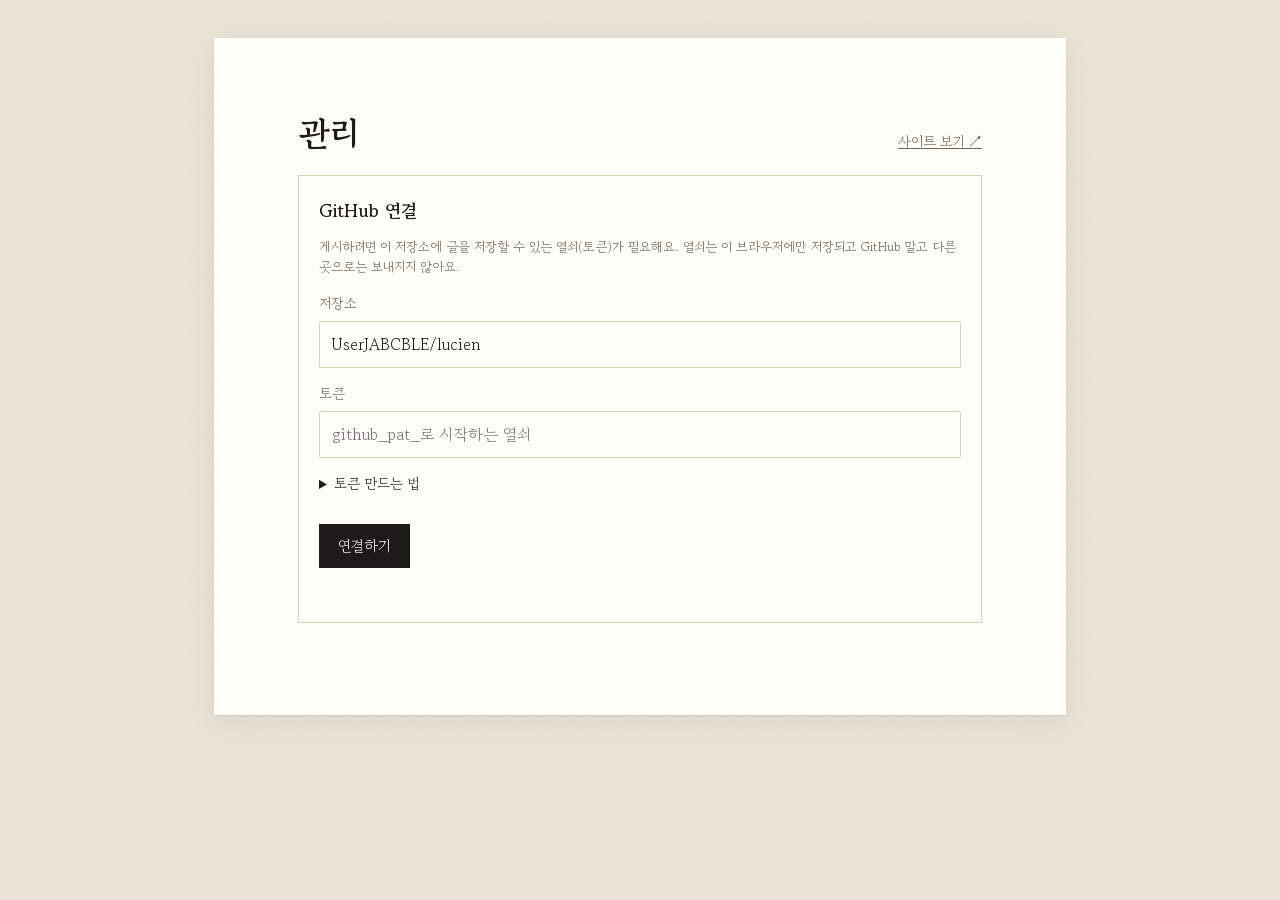
==== admin/index.html @ 5a7c79e5 "Add files via upload" ====
<!DOCTYPE html>
<html lang="ko">
<head>
<meta charset="utf-8">
<meta name="viewport" content="width=device-width, initial-scale=1">
<meta name="robots" content="noindex, nofollow, noarchive">
<title>관리 · LUCIEN</title>
<link rel="preconnect" href="https://fonts.googleapis.com">
<link rel="preconnect" href="https://fonts.gstatic.com" crossorigin>
<link href="https://fonts.googleapis.com/css2?family=Gowun+Batang:wght@400;700&display=swap" rel="stylesheet">
<link rel="stylesheet" href="../assets/style.css">
<style>
.adm{max-width:900px}
.top{display:flex;align-items:baseline;justify-content:space-between;gap:12px;flex-wrap:wrap;margin-bottom:22px}
.top h1{font-size:clamp(26px,5vw,34px);margin:0;line-height:1.1}
.top a{font-size:14px;color:var(--soft)}
.tabs{display:flex;gap:4px;border-bottom:1px solid var(--ink);margin-bottom:26px;overflow-x:auto}
.tabs button{flex:none;background:none;border:0;border-bottom:2px solid transparent;padding:12px 14px;min-height:44px;cursor:pointer;font-size:15px;color:var(--soft);margin-bottom:-1px}
.tabs button[aria-selected=true]{color:var(--ink);border-bottom-color:var(--gold);font-weight:700}
.card{border:1px solid var(--line);padding:20px;margin-bottom:20px;background:#fffef9}
.card h2{font-size:18px;margin:0 0 12px}
label{display:block;font-size:14px;color:var(--soft);margin:14px 0 6px}
input[type=text],input[type=password],input[type=url],select{width:100%;font:inherit;font-size:16px;padding:10px 12px;min-height:44px;border:1px solid var(--line);background:var(--paper);color:var(--ink);border-radius:2px}
input:focus,select:focus,.paste:focus{outline:2px solid var(--gold);outline-offset:0;border-color:var(--gold)}
.row{display:grid;grid-template-columns:110px minmax(0,1fr) minmax(0,1fr);gap:0 12px}
.row2{display:grid;grid-template-columns:minmax(0,1fr) minmax(0,1fr);gap:0 12px}
@media(max-width:600px){.row,.row2{grid-template-columns:minmax(0,1fr)}}
.help{font-size:13px;color:var(--soft);margin:6px 0 0;line-height:1.6}
.btn{display:inline-flex;align-items:center;justify-content:center;gap:6px;min-height:44px;padding:0 18px;border:1px solid var(--ink);background:none;cursor:pointer;font-size:15px}
.btn.pri{background:var(--ink);color:var(--paper)}
.btn.pri:hover{background:#000}
.btn:hover{background:rgba(154,132,89,.08)}
.btn.pri:hover{background:#000}
.btn.sm{min-height:36px;padding:0 12px;font-size:14px}
.btn.warn{border-color:#a33;color:#a33}
.btn:disabled{opacity:.45;cursor:default}
.acts{display:flex;gap:10px;flex-wrap:wrap;margin-top:20px}
.status{margin:14px 0 0;font-size:14px;min-height:1.4em}
.status.ok{color:#3d6b3a}.status.err{color:#a33}
.plist{list-style:none;margin:0;padding:0;border-top:1px solid var(--ink)}
.plist li{display:grid;grid-template-columns:3em minmax(0,1fr) auto;gap:10px;align-items:center;padding:14px 4px;border-bottom:1px solid var(--line)}
.plist .n{color:var(--gold);font-size:22px}
.plist .t{font-weight:700}.plist .t span{font-weight:400;color:var(--soft);font-size:14px;margin-left:6px}
.plist .m{font-size:13px;color:var(--soft)}
.plist .b{display:flex;gap:6px;flex-wrap:wrap;justify-content:flex-end}
@media(max-width:600px){.plist li{grid-template-columns:2.2em minmax(0,1fr)}.plist .b{grid-column:1/-1;justify-content:flex-start}}
.paste{min-height:140px;max-height:240px;overflow:auto;border:1px dashed var(--gold);padding:16px;background:var(--paper);font-size:15px;color:var(--soft);white-space:pre-wrap}
.paste.has{border-style:solid;color:var(--ink)}
.stats{display:flex;gap:14px;flex-wrap:wrap;font-size:13px;color:var(--soft);margin-top:8px}
.pv{margin-top:26px;border-top:1px solid var(--ink);padding-top:8px}
.pv>h2{font-size:15px;color:var(--soft);font-weight:400;margin:0 0 6px}
.pv .sheet{box-shadow:inset 0 0 0 1px var(--line);min-height:0}
.pv .post-head{margin:60px 0 50px}.pv .orn{margin-top:40px}
.empty{color:var(--soft);padding:24px 0;text-align:center}
details summary{cursor:pointer;color:var(--ink);font-size:14px;min-height:32px}
details ol{font-size:14px;line-height:1.8;padding-left:1.3em;margin:8px 0 0}
code{font-size:13px;background:#f3eee3;padding:1px 5px;border-radius:2px}
.serrow{display:grid;grid-template-columns:minmax(0,1fr) auto;gap:8px;margin-bottom:8px}
[hidden]{display:none!important}
</style>
</head>
<body>
<main class="wrap adm"><div class="sheet">
  <div class="top"><h1>관리</h1><a href="../" target="_blank" rel="noopener">사이트 보기 ↗</a></div>

  <!-- 연결 -->
  <section id="connect" class="card" hidden>
    <h2>GitHub 연결</h2>
    <p class="help">게시하려면 이 저장소에 글을 저장할 수 있는 열쇠(토큰)가 필요해요. 열쇠는 이 브라우저에만 저장되고 GitHub 말고 다른 곳으로는 보내지지 않아요.</p>
    <label for="cRepo">저장소</label>
    <input type="text" id="cRepo" value="UserJABCBLE/lucien" autocomplete="off" spellcheck="false">
    <label for="cToken">토큰</label>
    <input type="password" id="cToken" placeholder="github_pat_로 시작하는 열쇠" autocomplete="off" spellcheck="false">
    <details style="margin-top:14px"><summary>토큰 만드는 법</summary>
      <ol>
        <li>GitHub 오른쪽 위 프로필 사진 → <b>Settings</b> → 왼쪽 맨 아래 <b>Developer settings</b></li>
        <li><b>Personal access tokens</b> → <b>Fine-grained tokens</b> → <b>Generate new token</b></li>
        <li>Token name: <code>lucien-admin</code>, Expiration: 원하는 기간 (길게 해도 돼요)</li>
        <li>Repository access: <b>Only select repositories</b> → <code>lucien</code> 하나만 선택</li>
        <li>Permissions → Repository permissions → <b>Contents</b>를 <b>Read and write</b>로</li>
        <li>맨 아래 <b>Generate token</b> → 나온 열쇠를 복사해서 위 칸에 붙여넣기</li>
      </ol>
      <p class="help">열쇠는 다시 볼 수 없으니, 다른 기기에서도 쓰려면 안전한 곳(비밀번호 관리자 등)에 보관하세요. 남에게 보여 주지 마세요.</p>
    </details>
    <div class="acts"><button class="btn pri" id="cSave" type="button">연결하기</button></div>
    <p class="status" id="cStatus" role="status"></p>
  </section>

  <!-- 본 화면 -->
  <section id="app" hidden>
    <nav class="tabs" role="tablist">
      <button role="tab" data-tab="list" aria-selected="true">글 목록</button>
      <button role="tab" data-tab="edit" aria-selected="false" id="tabEdit">글쓰기</button>
      <button role="tab" data-tab="settings" aria-selected="false">사이트 설정</button>
    </nav>

    <div data-panel="list">
      <ul class="plist" id="plist"></ul>
      <div class="acts"><button class="btn pri" type="button" id="newBtn">＋ 새 글 쓰기</button><button class="btn" type="button" id="reload">새로고침</button></div>
      <p class="status" id="lStatus" role="status"></p>
    </div>

    <div data-panel="edit" hidden>
      <div class="row">
        <div><label for="fId">번호</label><input type="text" id="fId" placeholder="02" autocomplete="off"></div>
        <div><label for="fTitle">제목</label><input type="text" id="fTitle" placeholder="은닉" autocomplete="off"></div>
        <div><label for="fHanja">한자 (선택)</label><input type="text" id="fHanja" placeholder="隱匿" autocomplete="off"></div>
      </div>
      <div class="row2">
        <div><label for="fSeries">게시판</label><select id="fSeries"></select></div>
        <div><label for="fBgm">브금 유튜브 링크 (선택)</label><input type="url" id="fBgm" placeholder="https://www.youtube.com/watch?v=…" autocomplete="off" spellcheck="false"></div>
      </div>
      <p class="help" id="bgmInfo"></p>

      <label for="paste">본문</label>
      <div class="paste" id="paste" contenteditable="true" role="textbox" aria-multiline="true" spellcheck="false">구글 문서에서 본문 전체를 복사(Ctrl+A → Ctrl+C)해서 여기를 누르고 붙여넣으세요(Ctrl+V).</div>
      <div class="stats" id="stats"></div>
      <p class="help">기울임·굵게·가운데 정렬, 표로 만든 편지, <code>* * *</code> 구분선, 마지막 <code>-</code>, 맨 위 <code>[BGM]</code> 줄 처리는 지금 사이트와 똑같이 바뀌어요. 서식은 PC에서 붙여넣어야 제대로 따라와요. 또는 구글 문서에서 <b>파일 → 다운로드 → 웹페이지(.html)</b>로 받은 파일을 넣어도 돼요:
        <input type="file" id="file" accept=".html,.htm,.txt,.zip" style="font-size:14px;margin-top:6px;max-width:100%"></p>

      <div class="acts">
        <button class="btn pri" type="button" id="publish">게시하기</button>
        <button class="btn" type="button" id="cancel">취소</button>
      </div>
      <p class="status" id="eStatus" role="status"></p>

      <div class="pv" id="pv" hidden><h2>미리보기</h2><div class="sheet" id="pvSheet"></div></div>
    </div>

    <div data-panel="settings" hidden>
      <div class="card">
        <h2>사이트</h2>
        <label for="sTitle">사이트 제목</label><input type="text" id="sTitle">
        <label for="sSub">부제</label><input type="text" id="sSub">
      </div>
      <div class="card">
        <h2>게시판</h2>
        <div id="serList"></div>
        <button class="btn sm" type="button" id="serAdd">＋ 게시판 추가</button>
        <p class="help">글이 하나라도 들어 있는 게시판은 지울 수 없어요.</p>
      </div>
      <div class="card">
        <h2>조회수 (GoatCounter)</h2>
        <label for="sGc">GoatCounter 코드</label><input type="text" id="sGc" placeholder="예: lucien-log" autocomplete="off" spellcheck="false">
        <p class="help">goatcounter.com에 가입할 때 정한 코드만 넣으세요. 비워 두면 조회수를 세지 않아요. 통계는 <code>https://코드.goatcounter.com</code>에서 봐요.</p>
      </div>
      <div class="acts"><button class="btn pri" type="button" id="sSave">설정 저장</button></div>
      <p class="status" id="sStatus" role="status"></p>
      <div class="card" style="margin-top:34px">
        <h2>연결</h2>
        <p class="help" id="connInfo"></p>
        <div class="acts"><button class="btn warn sm" type="button" id="logout">이 브라우저에서 열쇠 지우기</button></div>
      </div>
    </div>
  </section>
</div></main>

<script src="../assets/codec.js"></script>
<script src="../assets/convert.js"></script>
<script>
{
const $ = s => document.querySelector(s);
const esc = s => String(s ?? '').replace(/[&<>"']/g, c => ({'&':'&amp;','<':'&lt;','>':'&gt;','"':'&quot;',"'":'&#39;'}[c]));
const fmt = n => Number(n || 0).toLocaleString('ko-KR');
const KEY = 'lucien-admin';
let conf = {};
try { conf = JSON.parse(localStorage.getItem(KEY) || '{}'); } catch (e) { conf = {}; }
const saveConf = () => { try { localStorage.setItem(KEY, JSON.stringify(conf)); } catch (e) {} };

function status(el, text, kind) { el.textContent = text; el.className = 'status' + (kind ? ' ' + kind : ''); }

/* ── GitHub API ── */
const API = 'https://api.github.com';
async function gh(method, url, body) {
  const r = await fetch(API + url, {
    method, cache: 'no-store',
    headers: {Authorization: 'Bearer ' + conf.token, Accept: 'application/vnd.github+json', 'X-GitHub-Api-Version': '2022-11-28',
      ...(body ? {'Content-Type': 'application/json'} : {})},
    body: body ? JSON.stringify(body) : undefined
  });
  if (r.status === 404 && method === 'GET') return null;
  if (!r.ok) {
    let msg = r.status + '';
    try { msg += ' ' + (await r.json()).message; } catch (e) {}
    if (r.status === 401) msg = '열쇠가 맞지 않거나 기한이 지났어요 (401)';
    if (r.status === 403) msg = '이 열쇠로는 저장할 권한이 없어요. Contents를 Read and write로 줬는지 확인하세요 (403)';
    if (r.status === 409) msg = '다른 곳에서 먼저 바뀌었어요. 새로고침 후 다시 해 주세요 (409)';
    throw new Error(msg);
  }
  return r.status === 204 ? {} : r.json();
}
const branch = () => conf.branch || 'main';
async function getFile(path) {
  const j = await gh('GET', `/repos/${conf.repo}/contents/${path}?ref=${branch()}&t=${Date.now()}`);
  if (!j) return null;
  return {sha: j.sha, text: atob((j.content || '').replace(/\s/g, ''))};
}
async function putFile(path, text, sha, message) {
  const j = await gh('PUT', `/repos/${conf.repo}/contents/${path}`, {message, content: btoa(text), branch: branch(), ...(sha ? {sha} : {})});
  return j.content.sha;
}
async function delFile(path, sha, message) {
  await gh('DELETE', `/repos/${conf.repo}/contents/${path}`, {message, sha, branch: branch()});
}

/* ── 데이터 ── */
let data = null, listSha = null;
async function loadList() {
  const f = await getFile('posts/list.txt');
  if (f) { data = LogCodec.decode(f.text); listSha = f.sha; }
  else { data = {site: {title: 'LUCIEN', subtitle: '-'}, series: [{id: 'lucien', name: 'Lucien Théodore de Castellane'}], posts: []}; listSha = null; }
  data.site = data.site || {}; data.series = data.series || []; data.posts = data.posts || [];
}
async function saveList(message) { listSha = await putFile('posts/list.txt', LogCodec.encode(data), listSha, message); }

/* ── 연결 ── */
async function connect() {
  const btn = $('#cSave'), st = $('#cStatus');
  conf.repo = $('#cRepo').value.trim().replace(/^https?:\/\/github\.com\//, '').replace(/\/$/, '');
  conf.token = $('#cToken').value.trim();
  if (!/^[\w.-]+\/[\w.-]+$/.test(conf.repo)) return status(st, '저장소는 사용자이름/저장소이름 형식으로 적어 주세요.', 'err');
  if (!conf.token) return status(st, '토큰을 붙여넣어 주세요.', 'err');
  btn.disabled = true; status(st, '확인하는 중…');
  try {
    const repo = await gh('GET', `/repos/${conf.repo}`);
    if (!repo) throw new Error('저장소를 찾지 못했어요. 이름과, 토큰에 이 저장소를 골랐는지 확인하세요.');
    if (repo.permissions && !repo.permissions.push) throw new Error('이 열쇠로는 저장할 수 없어요. Contents를 Read and write로 줬는지 확인하세요.');
    conf.branch = repo.default_branch || 'main';
    saveConf();
    $('#cToken').value = '';
    await enter();
  } catch (e) { status(st, e.message, 'err'); }
  btn.disabled = false;
}
async function enter() {
  $('#connect').hidden = true; $('#app').hidden = false;
  $('#connInfo').textContent = `저장소 ${conf.repo} (${branch()})에 연결되어 있어요.`;
  await refresh();
}
async function refresh() {
  status($('#lStatus'), '불러오는 중…');
  try { await loadList(); renderList(); status($('#lStatus'), ''); fillSettings(); }
  catch (e) { status($('#lStatus'), e.message, 'err'); }
}

/* ── 탭 ── */
function tab(name) {
  document.querySelectorAll('[data-tab]').forEach(b => b.setAttribute('aria-selected', b.dataset.tab === name));
  document.querySelectorAll('[data-panel]').forEach(p => p.hidden = p.dataset.panel !== name);
  window.scrollTo(0, 0);
}
document.querySelector('.tabs').addEventListener('click', e => {
  const b = e.target.closest('[data-tab]'); if (!b) return;
  if (b.dataset.tab === 'edit' && !editing) openEditor(null); else tab(b.dataset.tab);
});

/* ── 글 목록 ── */
const seriesName = id => (data.series.find(s => s.id === id) || {}).name || '';
let armed = null;
function renderList() {
  const ul = $('#plist');
  if (!data.posts.length) { ul.innerHTML = '<li class="empty" style="display:block">아직 글이 없어요.</li>'; return; }
  ul.innerHTML = data.posts.map((p, i) => `<li>
    <span class="n">${esc(p.id)}</span>
    <span><span class="t">${esc(p.title)}<span>${esc(p.hanja)}</span></span><br>
      <span class="m">${esc(seriesName(p.series))} · ${fmt(p.chars)}자${p.bgm ? ' · ♪' : ''}</span></span>
    <span class="b">
      <button class="btn sm" data-act="up" data-i="${i}" ${i ? '' : 'disabled'} aria-label="위로">↑</button>
      <button class="btn sm" data-act="down" data-i="${i}" ${i < data.posts.length - 1 ? '' : 'disabled'} aria-label="아래로">↓</button>
      <button class="btn sm" data-act="edit" data-i="${i}">수정</button>
      <button class="btn sm warn" data-act="del" data-i="${i}">${armed === p.id ? '정말 삭제' : '삭제'}</button>
    </span></li>`).join('');
}
$('#plist').addEventListener('click', async e => {
  const b = e.target.closest('[data-act]'); if (!b) return;
  const i = +b.dataset.i, p = data.posts[i], st = $('#lStatus');
  if (b.dataset.act === 'edit') return openEditor(p);
  if (b.dataset.act === 'del' && armed !== p.id) { armed = p.id; renderList(); status(st, `「${p.title}」을 지우려면 '정말 삭제'를 한 번 더 누르세요.`); return; }
  armed = null;
  const btns = [...document.querySelectorAll('#plist button, #newBtn')]; btns.forEach(x => x.disabled = true);
  try {
    if (b.dataset.act === 'del') {
      status(st, '삭제하는 중…');
      const f = await getFile(`posts/${p.id}.txt`);
      data.posts.splice(i, 1);
      await saveList(`글 삭제: ${p.id}. ${p.title}`);
      if (f) await delFile(`posts/${p.id}.txt`, f.sha, `글 파일 삭제: ${p.id}`);
      status(st, '삭제했어요. 1~2분 뒤 사이트에서도 사라져요.', 'ok');
    } else {
      const j = b.dataset.act === 'up' ? i - 1 : i + 1;
      [data.posts[i], data.posts[j]] = [data.posts[j], data.posts[i]];
      status(st, '순서를 저장하는 중…');
      await saveList('글 순서 변경');
      status(st, '순서를 바꿨어요. 1~2분 뒤 반영돼요.', 'ok');
    }
  } catch (err) { status(st, err.message, 'err'); await refresh(); }
  renderList();
});
$('#newBtn').addEventListener('click', () => openEditor(null));
$('#reload').addEventListener('click', refresh);

/* ── 글쓰기 ── */
let editing = null, frag = '';
const PLACE = $('#paste').textContent;
function ytId(s) {
  s = (s || '').trim(); if (!s) return '';
  if (/^[\w-]{11}$/.test(s)) return s;
  const m = s.match(/(?:v=|youtu\.be\/|embed\/|shorts\/|live\/)([\w-]{11})/);
  return m ? m[1] : null;
}
function nextId() {
  const nums = data.posts.map(p => parseInt(p.id, 10)).filter(n => !isNaN(n));
  return String((nums.length ? Math.max(...nums) : 0) + 1).padStart(2, '0');
}
function openEditor(p) {
  editing = p ? p : {isNew: true};
  frag = '';
  $('#tabEdit').textContent = p ? '글 수정' : '글쓰기';
  $('#fSeries').innerHTML = data.series.map(s => `<option value="${esc(s.id)}">${esc(s.name)}</option>`).join('');
  $('#fId').value = p ? p.id : nextId();
  $('#fTitle').value = p ? p.title : '';
  $('#fHanja').value = p ? (p.hanja || '') : '';
  $('#fSeries').value = p ? p.series : (data.series[0] || {}).id || '';
  $('#fBgm').value = p && p.bgm ? 'https://www.youtube.com/watch?v=' + p.bgm : '';
  resetPaste(); bgmInfo(); status($('#eStatus'), '');
  $('#pv').hidden = true;
  tab('edit');
  if (p) {
    status($('#eStatus'), '기존 본문을 불러오는 중…');
    getFile(`posts/${p.id}.txt`).then(f => {
      if (editing !== p || frag) return;
      if (f) { frag = LogCodec.decode(f.text).html; showConverted('기존 본문 (새로 붙여넣으면 바뀌어요)'); }
      status($('#eStatus'), '');
    }).catch(e => status($('#eStatus'), e.message, 'err'));
  }
}
function resetPaste() { const el = $('#paste'); el.textContent = PLACE; el.classList.remove('has'); $('#stats').textContent = ''; }
function bgmInfo() {
  const v = ytId($('#fBgm').value), el = $('#bgmInfo');
  el.textContent = v === '' ? '브금 없이 올려요.' : v ? `영상 ID ${v} — 글을 열면 이 곡이 반복 재생돼요.` : '유튜브 링크를 알아보지 못했어요. 주소를 다시 확인해 주세요.';
  el.style.color = v === null ? '#a33' : '';
}
$('#fBgm').addEventListener('input', bgmInfo);
$('#fTitle').addEventListener('input', renderPreview);
$('#fHanja').addEventListener('input', renderPreview);
$('#fId').addEventListener('input', renderPreview);

function showConverted(label) {
  const el = $('#paste'), s = LogConvert.summary(frag);
  const box = document.createElement('div'); box.innerHTML = frag;
  el.classList.add('has');
  el.textContent = `${label}\n\n${s.excerpt}`;
  $('#stats').innerHTML = `<span>${fmt(s.chars)}자 (공백 제외)</span><span>문단 ${box.querySelectorAll('p:not(.sep):not(.end)').length}</span><span>편지 ${box.querySelectorAll('.letter').length}</span><span>장면 구분 ${box.querySelectorAll('.sep').length}</span>`;
  renderPreview();
}
function renderPreview() {
  if (!frag) { $('#pv').hidden = true; return; }
  $('#pv').hidden = false;
  const hanja = $('#fHanja').value.trim(), title = $('#fTitle').value.trim() || '제목', sname = seriesName($('#fSeries').value);
  $('#pvSheet').innerHTML = `<header class="post-head"><p class="kicker">${esc(sname)} · ${esc($('#fId').value.trim())}</p>
    <h1>${esc(title)}<span>${esc(hanja)}</span></h1>
    <svg class="orn" viewBox="0 0 120 18" aria-hidden="true"><path d="M0 9h50M70 9h50" stroke="currentColor" stroke-width=".8"/><path d="M60 5l4 4-4 4-4-4z" fill="currentColor"/></svg></header>
    <div class="doc">${frag}</div>`;
}
$('#fSeries').addEventListener('change', renderPreview);

$('#paste').addEventListener('paste', e => {
  e.preventDefault();
  const cd = e.clipboardData, html = cd.getData('text/html'), text = cd.getData('text/plain');
  if (!html && !text) return;
  frag = html ? LogConvert.fromHTML(html) : LogConvert.fromText(text);
  showConverted(html ? '붙여넣은 본문 (서식 포함)' : '붙여넣은 본문 (글자만 — 기울임 등 서식은 PC에서 붙여넣어야 따라와요)');
  status($('#eStatus'), '');
});
$('#paste').addEventListener('focus', () => { if (!frag) $('#paste').textContent = ''; });
$('#paste').addEventListener('blur', () => { if (!frag) resetPaste(); });
$('#paste').addEventListener('keydown', e => { if (!(e.ctrlKey || e.metaKey) && e.key.length === 1) e.preventDefault(); });
$('#file').addEventListener('change', async e => {
  const f = e.target.files[0]; if (!f) return;
  if (/\.zip$/i.test(f.name)) { status($('#eStatus'), 'zip은 풀어서 안의 .html 파일을 넣어 주세요.', 'err'); return; }
  const txt = await f.text();
  frag = /\.html?$/i.test(f.name) ? LogConvert.fromHTML(txt) : LogConvert.fromText(txt);
  showConverted(`파일에서 불러온 본문: ${f.name}`);
  e.target.value = '';
});
$('#cancel').addEventListener('click', () => { editing = null; frag = ''; $('#tabEdit').textContent = '글쓰기'; tab('list'); });

$('#publish').addEventListener('click', async () => {
  const st = $('#eStatus'), btn = $('#publish');
  const id = $('#fId').value.trim(), title = $('#fTitle').value.trim(), hanja = $('#fHanja').value.trim();
  const series = $('#fSeries').value, bgm = ytId($('#fBgm').value);
  if (!/^[A-Za-z0-9]{1,12}$/.test(id)) return status(st, '번호는 숫자나 영문으로만 적어 주세요 (예: 02).', 'err');
  if (!title) return status(st, '제목을 적어 주세요.', 'err');
  if (bgm === null) return status(st, '브금 링크를 알아보지 못했어요.', 'err');
  if (!frag) return status(st, '본문을 붙여넣어 주세요.', 'err');
  btn.disabled = true; status(st, '게시하는 중…');
  try {
    await loadList();   // 최신 목록 기준으로 저장
    const old = editing && !editing.isNew ? editing.id : null;
    if (id !== old && data.posts.some(p => p.id === id)) throw new Error(`${id}번 글이 이미 있어요. 다른 번호를 적어 주세요.`);
    const s = LogConvert.summary(frag);
    const meta = {id, series, title, hanja, bgm, excerpt: s.excerpt, chars: s.chars, updated: new Date().toISOString().slice(0, 10)};
    const f = await getFile(`posts/${id}.txt`);
    await putFile(`posts/${id}.txt`, LogCodec.encode({id, html: frag}), f && f.sha, `${old ? '글 수정' : '새 글'}: ${id}. ${title}`);
    const at = old ? data.posts.findIndex(p => p.id === old) : -1;
    if (at >= 0) data.posts[at] = meta; else data.posts.push(meta);
    await saveList(`목록 갱신: ${id}. ${title}`);
    if (old && old !== id) { const of = await getFile(`posts/${old}.txt`); if (of) await delFile(`posts/${old}.txt`, of.sha, `번호 변경으로 옛 파일 삭제: ${old}`); }
    editing = meta;
    renderList();
    status(st, '게시했어요. 1~2분 뒤 사이트에 나타나요.', 'ok');
  } catch (e) { status(st, e.message, 'err'); }
  btn.disabled = false;
});

/* ── 사이트 설정 ── */
function fillSettings() {
  $('#sTitle').value = data.site.title || '';
  $('#sSub').value = data.site.subtitle || '';
  $('#sGc').value = data.site.goatcounter || '';
  $('#serList').innerHTML = data.series.map((s, i) => `<div class="serrow">
    <input type="text" data-ser="${i}" value="${esc(s.name)}" aria-label="게시판 이름">
    <button class="btn sm warn" type="button" data-serdel="${i}" ${data.posts.some(p => p.series === s.id) ? 'disabled' : ''}>지우기</button></div>`).join('');
}
$('#serAdd').addEventListener('click', () => {
  data.series.push({id: 's' + Date.now().toString(36), name: '새 게시판'});
  fillSettings();
});
$('#serList').addEventListener('input', e => { const i = e.target.dataset.ser; if (i != null) data.series[i].name = e.target.value; });
$('#serList').addEventListener('click', e => { const i = e.target.dataset.serdel; if (i != null) { data.series.splice(+i, 1); fillSettings(); } });
$('#sSave').addEventListener('click', async () => {
  const st = $('#sStatus'), btn = $('#sSave');
  const gc = $('#sGc').value.trim().replace(/^https?:\/\//, '').replace(/\.goatcounter\.com.*$/, '');
  if (gc && !/^[a-z0-9-]+$/i.test(gc)) return status(st, 'GoatCounter 코드는 영문, 숫자, - 만 쓸 수 있어요.', 'err');
  const edits = {title: $('#sTitle').value.trim() || 'LUCIEN', subtitle: $('#sSub').value.trim(), goatcounter: gc};
  const series = data.series.map(s => ({...s, name: s.name.trim() || '게시판'}));
  btn.disabled = true; status(st, '저장하는 중…');
  try {
    await loadList();
    Object.assign(data.site, edits); data.series = series;
    await saveList('사이트 설정 변경');
    fillSettings();
    status(st, '저장했어요. 1~2분 뒤 반영돼요.', 'ok');
  } catch (e) { status(st, e.message, 'err'); }
  btn.disabled = false;
});
$('#logout').addEventListener('click', () => {
  delete conf.token; saveConf();
  $('#app').hidden = true; $('#connect').hidden = false; $('#cRepo').value = conf.repo || '';
  status($('#cStatus'), '이 브라우저에서 열쇠를 지웠어요.', 'ok');
});

$('#cSave').addEventListener('click', connect);
$('#cToken').addEventListener('keydown', e => { if (e.key === 'Enter') connect(); });
if (conf.token && conf.repo) enter().catch(() => { $('#connect').hidden = false; });
else { $('#connect').hidden = false; if (conf.repo) $('#cRepo').value = conf.repo; }
}
</script>
</body>
</html>
---- assets/style.css ----
/* VOICE  고요하고 단정한 낭독. 문서 원본의 크림색 종이와 검은 글씨를 그대로.
   IDEA   책상 위에 놓인 한 장의 원고지 — 목록은 장부의 목차, 글은 그 한 장.
   COLOUR 종이 #fffdf8, 책상 #ece6da, 먹 #1d1b18, 바랜 금 #9a8459 하나.
   TYPE   고운바탕 한 가지. 제목 34~44px, 본문 16~17px. */
:root{color-scheme:light;--desk:#ece6da;--paper:#fffdf8;--ink:#1d1b18;--soft:#6f675b;--line:#d9d0bf;--gold:#9a8459;--leaf:#8a9466}
*{box-sizing:border-box;min-width:0}
html{scroll-padding-top:72px;-webkit-text-size-adjust:100%}
body{margin:0;background:var(--desk);color:var(--ink);font:16px/1.6 "Gowun Batang","Nanum Myeongjo","AppleMyungjo",serif;overflow-x:clip;
  background-image:url("data:image/svg+xml,%3Csvg xmlns='http://www.w3.org/2000/svg' width='160' height='160'%3E%3Cfilter id='n'%3E%3CfeTurbulence type='fractalNoise' baseFrequency='.9' numOctaves='2' stitchTiles='stitch'/%3E%3CfeColorMatrix values='0 0 0 0 .35 0 0 0 0 .3 0 0 0 0 .22 0 0 0 .07 0'/%3E%3C/filter%3E%3Crect width='100%25' height='100%25' filter='url(%23n)'/%3E%3C/svg%3E")}
a{color:inherit}
button{font:inherit;color:inherit}
:focus-visible{outline:2px solid var(--gold);outline-offset:3px;border-radius:4px}

.wrap{max-width:820px;margin:0 auto;padding:clamp(0px,3vw,40px) clamp(0px,3vw,24px) 120px}
.sheet{position:relative;background:var(--paper);box-shadow:0 1px 2px rgba(40,30,10,.08),0 8px 30px rgba(40,30,10,.07);padding:clamp(28px,7vw,76px) clamp(22px,8vw,84px) clamp(36px,7vw,72px);min-height:70vh}
@media(max-width:600px){.sheet{box-shadow:none;min-height:100vh}}

/* ── 목록 ── */
.site-head{margin-bottom:clamp(28px,5vw,48px)}
.site-head h1{font-size:clamp(32px,6vw,44px);line-height:1.1;margin:0 0 10px;font-weight:700;letter-spacing:-.01em}
.site-head p{margin:0;color:var(--soft)}
.series{margin-top:8px}
.series h2{font-size:20px;line-height:1.35;margin:0 0 16px;display:flex;align-items:baseline;gap:10px;flex-wrap:wrap}
.series h2 small{font-size:13px;color:var(--soft);font-weight:400}
.series>p{margin:0 0 18px;color:var(--soft);font-size:15px}
.list{list-style:none;margin:0;padding:0;border-top:1px solid var(--ink)}
.list li{border-bottom:1px solid var(--line)}
.list a{display:grid;grid-template-columns:3.2em minmax(0,1fr);gap:4px 14px;padding:20px 6px;text-decoration:none;transition:background .2s}
.list a:hover{background:rgba(154,132,89,.07)}
@media(max-width:600px){.list a{grid-template-columns:2.3em minmax(0,1fr);gap:4px 10px}.no{font-size:24px}}
.no{grid-row:span 3;font-size:30px;line-height:1;color:var(--gold);padding-top:2px;font-variant-numeric:lining-nums}
.ttl{font-size:21px;font-weight:700;line-height:1.3}
.ttl span{font-weight:400;font-size:15px;color:var(--soft);margin-left:6px}
.ex{color:#4a443b;font-size:15px;line-height:1.65;display:-webkit-box;-webkit-line-clamp:2;-webkit-box-orient:vertical;overflow:hidden}
.meta{font-size:13px;color:var(--soft);display:flex;gap:12px;flex-wrap:wrap}
.foot{margin-top:40px;text-align:center;color:var(--soft);font-size:13px}

/* ── 글 ── */
.bar{position:sticky;top:0;z-index:5;display:flex;align-items:center;gap:12px;margin:calc(-1 * clamp(28px,7vw,76px)) calc(-1 * clamp(22px,8vw,84px)) 0;padding:10px clamp(14px,6vw,64px);background:rgba(255,253,248,.92);backdrop-filter:blur(6px);-webkit-backdrop-filter:blur(6px);border-bottom:1px solid transparent;transition:border-color .2s}
.bar.on{border-bottom-color:var(--line)}
.back{flex:none;white-space:nowrap;display:inline-flex;align-items:center;gap:6px;min-height:44px;padding:0 10px 0 4px;background:none;border:0;cursor:pointer;font-size:15px}
.bar .crumb{color:var(--soft);font-size:14px;white-space:nowrap;overflow:hidden;text-overflow:ellipsis}
.prog{position:absolute;left:0;bottom:-1px;height:2px;background:var(--gold);width:0}
.post-head{text-align:center;margin:clamp(100px,20vw,184px) 0 clamp(60px,12vw,104px)}
.post-head .kicker{font-size:14px;color:var(--soft);margin:0 0 48px}
#ph:focus{outline:none}
.post-head h1{font-size:clamp(28px,7vw,38px);line-height:1.1;margin:0;font-weight:700}
.post-head h1 span{display:block;font-size:16px;font-weight:400;color:var(--gold);margin-top:20px;letter-spacing:.3em}
.orn{display:block;width:120px;height:18px;margin:72px auto 0;color:var(--gold)}

.doc{font-size:16px;line-height:1.9;word-break:keep-all;overflow-wrap:break-word}
@media(max-width:600px){.doc{font-size:15px;line-height:1.85}}
.doc p{margin:0 0 .85em;text-indent:1em}
.doc p.c{text-align:center;text-indent:0}
.doc p.r{text-align:right;text-indent:0}
.doc p.it{font-style:italic;text-indent:0;color:#2c2924}
.doc p.num{font-weight:700;text-indent:0;color:var(--gold);letter-spacing:.06em;margin-bottom:1.2em}
.doc .gap.s1{height:.5em}.doc .gap.s2{height:1.5em}.doc .gap.s3{height:3em}
.doc .sep{text-align:center;text-indent:0;margin:6.6em 0;color:var(--gold);font-size:13px;letter-spacing:1.4em;padding-left:1.4em}
.doc .sep span::before,.doc .sep span::after{content:"✦";font-size:9px;opacity:.6;vertical-align:middle}
.doc .letter{border:1px solid var(--ink);padding:1.2em 1.5em 1.1em;margin:1.8em auto;max-width:27em;font-style:italic;background:#fffef9}
.doc .letter p{text-indent:0;margin-bottom:.35em}
.doc .end{text-align:center;text-indent:0;margin:9em 0 0}
.doc .end span{display:inline-block;width:46px;height:1px;background:var(--ink);vertical-align:middle}

.pager{display:grid;grid-template-columns:repeat(2,minmax(0,1fr));gap:12px;margin-top:clamp(144px,24vw,240px);border-top:1px solid var(--ink);padding-top:22px}
.pager a{display:block;text-decoration:none;padding:14px 16px;border:1px solid var(--line);min-height:44px;transition:border-color .2s,background .2s}
.pager a:hover{border-color:var(--gold);background:rgba(154,132,89,.05)}
.pager a small{display:block;font-size:12px;color:var(--soft);margin-bottom:4px}
.pager .nx{text-align:right;grid-column:2}
.tolist{display:block;width:max-content;margin:28px auto 0;min-height:44px;padding:0 22px;background:none;border:1px solid var(--ink);cursor:pointer;font-size:15px}
.tolist:hover{background:var(--ink);color:var(--paper)}

/* ── 음악 단추 ── */
.music{position:fixed;right:max(16px,env(safe-area-inset-right));bottom:max(18px,env(safe-area-inset-bottom));z-index:20;display:flex;align-items:center;gap:10px;flex-direction:row-reverse}
.music[hidden]{display:none}
.disc{width:54px;height:54px;border-radius:50%;border:1px solid var(--ink);background:var(--paper);cursor:pointer;display:grid;place-items:center;box-shadow:0 4px 14px rgba(40,30,10,.16);padding:0}
.disc svg{width:40px;height:40px}
.disc .rec{transform-origin:20px 20px}
.playing .disc .rec{animation:spin 6s linear infinite}
.disc .pz{display:none}.playing .disc .pz{display:block}.playing .disc .pl{display:none}
.hint{background:var(--ink);color:var(--paper);font-size:13px;padding:7px 12px;border-radius:999px;white-space:nowrap;opacity:0;transform:translateX(6px);transition:opacity .3s,transform .3s;pointer-events:none}
.music.ask .hint,.music.say .hint{opacity:1;transform:none}
.music.ask.quiet .hint{opacity:0;transform:translateX(6px)}
.music.ask .disc{animation:pulse 1.6s ease-in-out infinite}
@keyframes spin{to{transform:rotate(360deg)}}
@keyframes pulse{0%,100%{box-shadow:0 4px 14px rgba(40,30,10,.16),0 0 0 0 rgba(154,132,89,.5)}50%{box-shadow:0 4px 14px rgba(40,30,10,.16),0 0 0 10px rgba(154,132,89,0)}}
#yt{position:fixed;left:0;bottom:0;width:200px;height:200px;opacity:0;pointer-events:none;z-index:-1}

.view{animation:fade .45s ease}
@keyframes fade{from{opacity:0;transform:translateY(6px)}}
@media(prefers-reduced-motion:reduce){.view,.playing .disc .rec,.music.ask .disc{animation:none}}
.loading{color:var(--soft);text-align:center;padding:90px 0;font-size:15px}
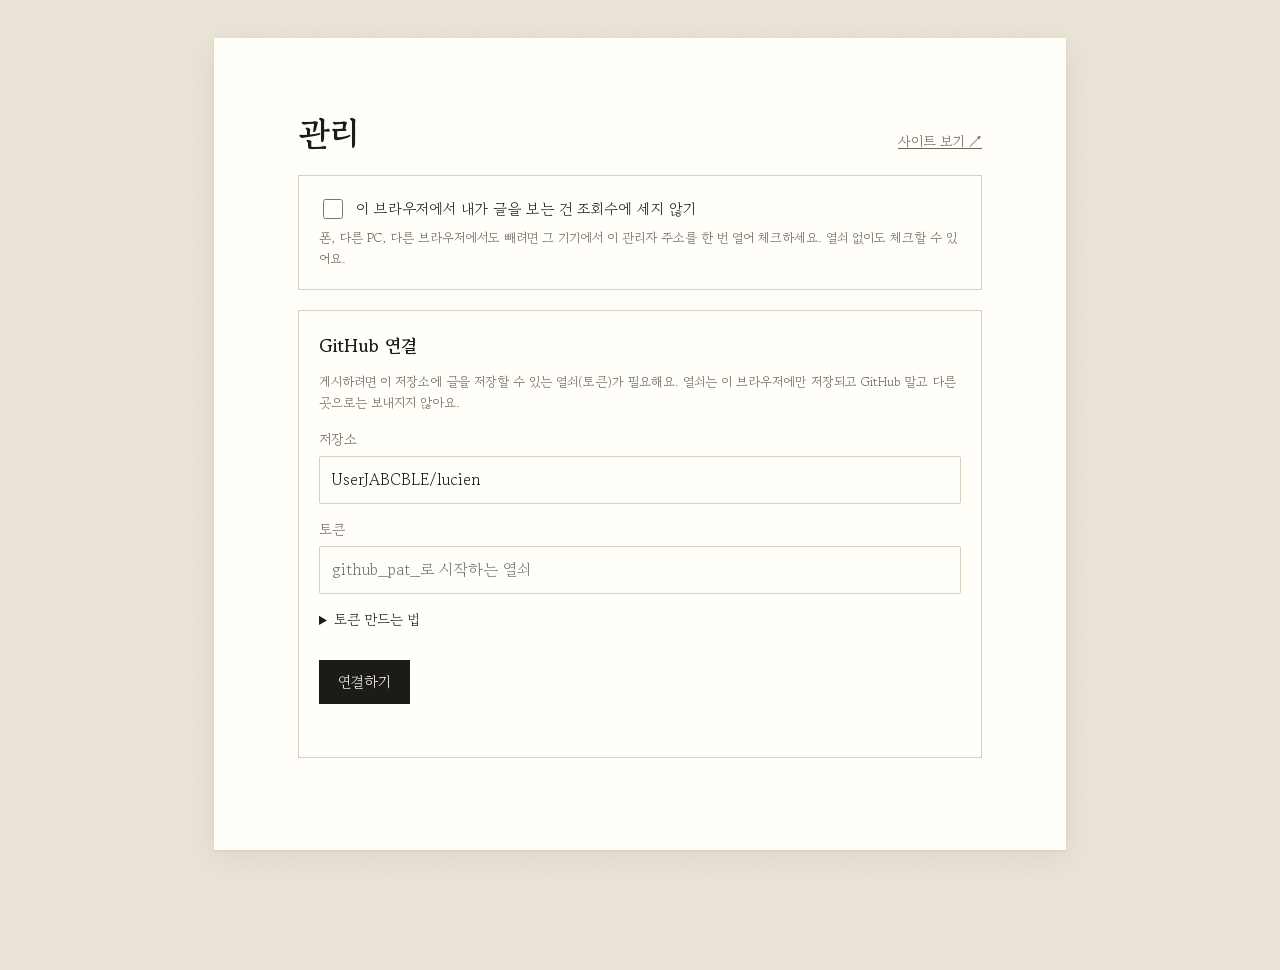
==== commit 35c0b61c: "Add files via upload" ====
--- a/admin/index.html
+++ b/admin/index.html
@@ -55,6 +55,7 @@
 details summary{cursor:pointer;color:var(--ink);font-size:14px;min-height:32px}
 details ol{font-size:14px;line-height:1.8;padding-left:1.3em;margin:8px 0 0}
 code{font-size:13px;background:#f3eee3;padding:1px 5px;border-radius:2px}
+.stt{width:100%;border-collapse:collapse;font-size:15px}.stt th{text-align:left;font-weight:400;color:var(--soft);font-size:13px;border-bottom:1px solid var(--ink);padding:8px 6px}.stt th:not(:first-child),.stt td:not(:first-child){text-align:right;white-space:nowrap;font-variant-numeric:tabular-nums}.stt td{border-bottom:1px solid var(--line);padding:12px 6px}.stt td small{color:var(--soft);margin-left:4px}.stt tr.sum td{font-weight:700;border-top:1px solid var(--ink)}
 .serrow{display:grid;grid-template-columns:minmax(0,1fr) auto;gap:8px;margin-bottom:8px}
 [hidden]{display:none!important}
 </style>
@@ -62,6 +63,12 @@
 <body>
 <main class="wrap adm"><div class="sheet">
   <div class="top"><h1>관리</h1><a href="../" target="_blank" rel="noopener">사이트 보기 ↗</a></div>
+
+  <div class="card" id="mineCard">
+    <label style="display:flex;gap:10px;align-items:center;margin:0;color:var(--ink);font-size:15px;cursor:pointer">
+      <input type="checkbox" id="mine" style="width:20px;height:20px;accent-color:var(--ink)"> 이 브라우저에서 내가 글을 보는 건 조회수에 세지 않기</label>
+    <p class="help">폰, 다른 PC, 다른 브라우저에서도 빼려면 그 기기에서 이 관리자 주소를 한 번 열어 체크하세요. 열쇠 없이도 체크할 수 있어요.</p>
+  </div>
 
   <!-- 연결 -->
   <section id="connect" class="card" hidden>
@@ -91,6 +98,7 @@
     <nav class="tabs" role="tablist">
       <button role="tab" data-tab="list" aria-selected="true">글 목록</button>
       <button role="tab" data-tab="edit" aria-selected="false" id="tabEdit">글쓰기</button>
+      <button role="tab" data-tab="stats" aria-selected="false">조회수</button>
       <button role="tab" data-tab="settings" aria-selected="false">사이트 설정</button>
     </nav>
 
@@ -125,6 +133,27 @@
       <p class="status" id="eStatus" role="status"></p>
 
       <div class="pv" id="pv" hidden><h2>미리보기</h2><div class="sheet" id="pvSheet"></div></div>
+    </div>
+
+    <div data-panel="stats" hidden>
+      <div id="stNo" class="card" hidden>
+        <h2>조회수가 아직 꺼져 있어요</h2>
+        <p class="help">사이트 설정 탭의 GoatCounter 코드 칸에 코드를 넣고 저장하면 여기에서 글별 조회수를 볼 수 있어요.</p>
+      </div>
+      <div id="stYes" hidden>
+        <table class="stt"><thead><tr><th>글</th><th>최근 7일</th><th>전체</th></tr></thead><tbody id="stBody"></tbody></table>
+        <div class="acts"><button class="btn sm" type="button" id="stReload">새로고침</button><a class="btn sm" id="stLink" target="_blank" rel="noopener">GoatCounter에서 자세히 보기 ↗</a></div>
+        <p class="status" id="stStatus" role="status"></p>
+        <p class="help">같은 사람이 8시간 안에 다시 본 건 한 번으로 세요. GoatCounter가 숫자를 최대 4시간까지 묵혀 두었다가 보여 줘서, 방금 본 조회가 바로 안 올라올 수 있어요.</p>
+        <details class="card" id="stHelp" style="margin-top:18px"><summary>숫자가 안 나오면 (처음 한 번 설정)</summary>
+          <ol>
+            <li>GoatCounter에 로그인 → 오른쪽 위 <b>Settings</b></li>
+            <li><b>Allow adding visitor counts on your website</b>를 체크하고 맨 아래 <b>Save</b></li>
+            <li>이 화면으로 돌아와 <b>새로고침</b></li>
+          </ol>
+          <p class="help">이 설정을 켜면 조회수 숫자만 바깥에서 읽을 수 있게 돼요. 글 내용이나 방문자 정보는 나가지 않아요.</p>
+        </details>
+      </div>
     </div>
 
     <div data-panel="settings" hidden>
@@ -227,6 +256,7 @@
     if (repo.permissions && !repo.permissions.push) throw new Error('이 열쇠로는 저장할 수 없어요. Contents를 Read and write로 줬는지 확인하세요.');
     conf.branch = repo.default_branch || 'main';
     saveConf();
+    setMine(true); $('#mine').checked = true;   // 관리자 브라우저는 기본으로 조회수에서 뺀다
     $('#cToken').value = '';
     await enter();
   } catch (e) { status(st, e.message, 'err'); }
@@ -252,7 +282,37 @@
 document.querySelector('.tabs').addEventListener('click', e => {
   const b = e.target.closest('[data-tab]'); if (!b) return;
   if (b.dataset.tab === 'edit' && !editing) openEditor(null); else tab(b.dataset.tab);
-});
+  if (b.dataset.tab === 'stats') loadStats();
+});
+
+/* ── 조회수 (GoatCounter 공개 숫자 주소에서 읽기) ── */
+async function gcCount(code, path, week) {
+  const url = `https://${code}.goatcounter.com/counter/${encodeURIComponent(path)}.json${week ? '?start=week' : ''}`;
+  const r = await fetch(url, {cache: 'no-store'});
+  if (r.status === 404) return 0;
+  if (!r.ok) throw new Error(r.status);
+  const j = await r.json();
+  return parseInt(String(j.count).replace(/[^\d]/g, ''), 10) || 0;
+}
+async function loadStats() {
+  const code = (data && data.site.goatcounter || '').trim();
+  $('#stNo').hidden = !!code; $('#stYes').hidden = !code;
+  if (!code) return;
+  $('#stLink').href = `https://${code}.goatcounter.com`;
+  const rows = [{label: '게시판 (목록)', path: '/'}, ...data.posts.map(p => ({label: `${p.id}. ${p.title}`, path: '/log-' + p.id}))];
+  $('#stBody').innerHTML = rows.map((r, i) => `<tr><td>${esc(r.label)}<small>${esc(r.path)}</small></td><td id="w${i}">…</td><td id="a${i}">…</td></tr>`).join('')
+    + '<tr class="sum"><td>사이트 전체</td><td id="wT">…</td><td id="aT">…</td></tr>';
+  status($('#stStatus'), '불러오는 중…');
+  let failed = 0;
+  const cell = (id, p) => p.then(n => { $('#' + id).textContent = fmt(n); }).catch(() => { failed++; $('#' + id).textContent = '—'; });
+  const jobs = [];
+  rows.forEach((r, i) => { jobs.push(cell('a' + i, gcCount(code, r.path))); jobs.push(cell('w' + i, gcCount(code, r.path, true))); });
+  jobs.push(cell('aT', gcCount(code, 'TOTAL'))); jobs.push(cell('wT', gcCount(code, 'TOTAL', true)));
+  await Promise.all(jobs);
+  if (failed) { status($('#stStatus'), '일부 숫자를 못 불러왔어요. 아래 "숫자가 안 나오면"의 설정을 확인해 주세요.', 'err'); $('#stHelp').open = true; }
+  else status($('#stStatus'), '');
+}
+$('#stReload').addEventListener('click', loadStats);
 
 /* ── 글 목록 ── */
 const seriesName = id => (data.series.find(s => s.id === id) || {}).name || '';
@@ -450,6 +510,11 @@
   status($('#cStatus'), '이 브라우저에서 열쇠를 지웠어요.', 'ok');
 });
 
+/* ── 내 조회 빼기 ── */
+const setMine = on => { try { on ? localStorage.setItem('lucien-nocount', '1') : localStorage.removeItem('lucien-nocount'); } catch (e) {} };
+try { $('#mine').checked = localStorage.getItem('lucien-nocount') === '1'; } catch (e) {}
+$('#mine').addEventListener('change', e => setMine(e.target.checked));
+
 $('#cSave').addEventListener('click', connect);
 $('#cToken').addEventListener('keydown', e => { if (e.key === 'Enter') connect(); });
 if (conf.token && conf.repo) enter().catch(() => { $('#connect').hidden = false; });
